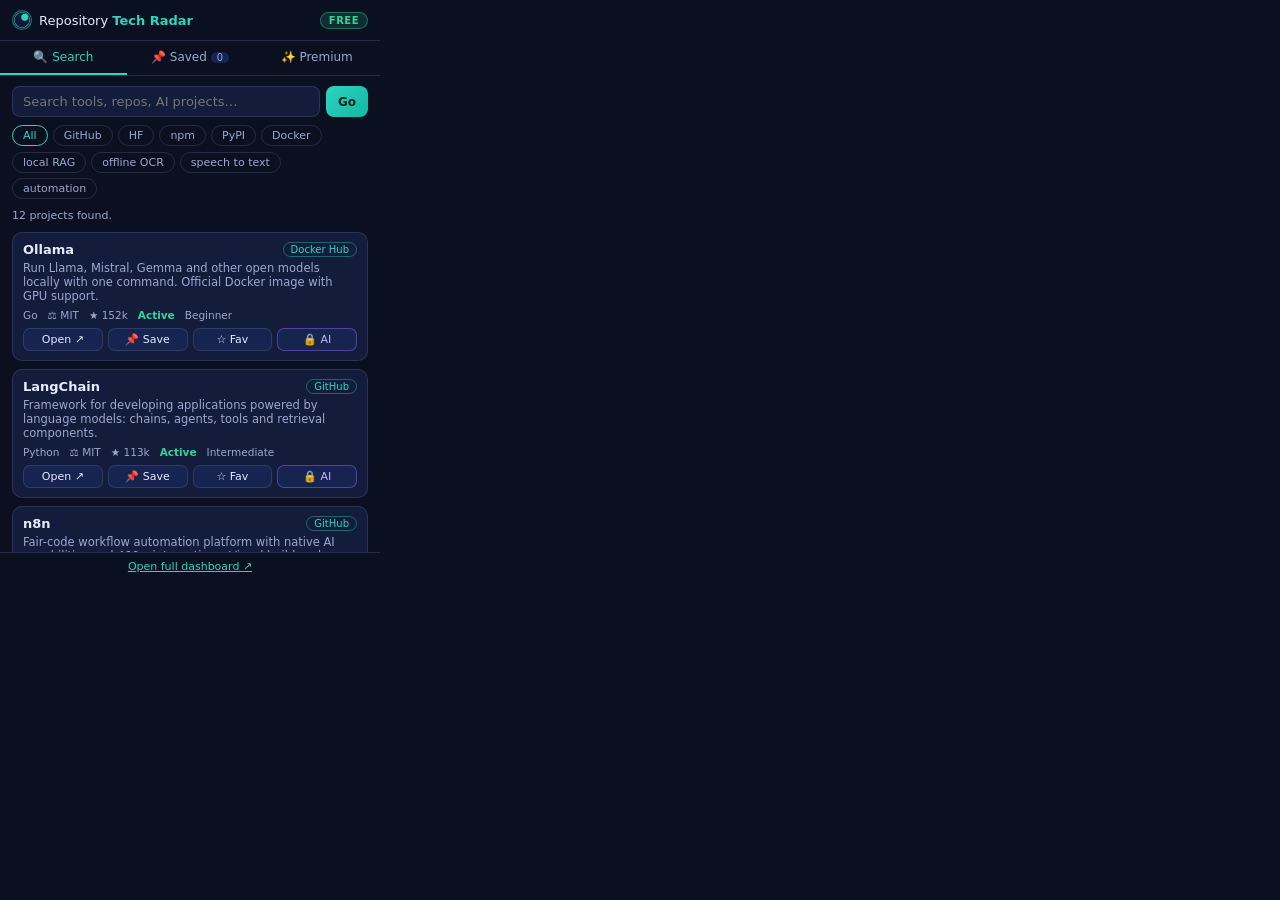
==== extension/popup.html @ 0c278135 "Build Repository Tech Radar: landing page, demo, and Chrome extension Transform the repository into " ====
<!DOCTYPE html>
<html lang="en">
<head>
<meta charset="UTF-8">
<title>Repository Tech Radar</title>
<link rel="stylesheet" href="popup.css">
</head>
<body>

<header class="pop-header">
  <div class="brand">
    <span class="brand-mark"></span>
    <span>Repository <strong>Tech Radar</strong></span>
  </div>
  <span class="mode-badge" id="modeBadge">Free</span>
</header>

<nav class="tabs">
  <button class="tab active" data-tab="search">🔍 Search</button>
  <button class="tab" data-tab="saved">📌 Saved <span class="count" id="savedCount">0</span></button>
  <button class="tab" data-tab="premium">✨ Premium</button>
</nav>

<!-- SEARCH TAB -->
<section class="panel active" id="panel-search">
  <form id="searchForm" class="search-row">
    <input type="search" id="searchInput" placeholder="Search tools, repos, AI projects…" autocomplete="off">
    <button type="submit" class="btn btn-primary">Go</button>
  </form>
  <div class="chip-row" id="sourceChips">
    <button class="fchip active" data-source="all">All</button>
    <button class="fchip" data-source="GitHub">GitHub</button>
    <button class="fchip" data-source="Hugging Face">HF</button>
    <button class="fchip" data-source="npm">npm</button>
    <button class="fchip" data-source="PyPI">PyPI</button>
    <button class="fchip" data-source="Docker Hub">Docker</button>
  </div>
  <div class="chip-row suggest" id="suggestChips">
    <button class="qchip" data-q="local RAG app">local RAG</button>
    <button class="qchip" data-q="offline OCR">offline OCR</button>
    <button class="qchip" data-q="speech to text">speech to text</button>
    <button class="qchip" data-q="workflow automation">automation</button>
  </div>
  <p class="hint" id="searchHint">Type a topic or tap a suggestion.</p>
  <div class="list" id="resultsList"></div>
</section>

<!-- SAVED TAB -->
<section class="panel" id="panel-saved">
  <div class="saved-toolbar">
    <select id="savedFilter">
      <option value="all">All categories</option>
      <option value="To evaluate">To evaluate</option>
      <option value="For a project">For a project</option>
      <option value="Learning">Learning</option>
      <option value="Client work">Client work</option>
    </select>
    <button class="btn btn-chip" id="exportSavedJson">Export JSON</button>
    <button class="btn btn-chip" id="exportSavedCsv">Export CSV</button>
  </div>
  <div class="list" id="savedList"></div>
  <p class="hint" id="savedEmpty">Nothing saved yet. Find a project in Search and tap 📌 to add it to your radar.</p>
</section>

<!-- PREMIUM TAB -->
<section class="panel" id="panel-premium">
  <div class="premium-box">
    <h3>✨ AI analysis layer</h3>
    <p>Unlock plain-language summaries, risk &amp; maintenance review, license warnings,
       comparisons, installation roadmaps and “best tool for my need” recommendations.</p>
    <ul class="locked-list">
      <li>🔒 AI repository summary</li>
      <li>🔒 Technical feasibility &amp; scoring</li>
      <li>🔒 Risk &amp; maintenance review</li>
      <li>🔒 License &amp; reuse warning</li>
      <li>🔒 Repository comparison</li>
      <li>🔒 Installation roadmap</li>
    </ul>
    <label class="field">License code
      <input type="text" id="licenseInput" placeholder="e.g. RADAR-XXXX-XXXX">
    </label>
    <label class="field">Or your own AI API key
      <input type="password" id="apiKeyInput" placeholder="sk-…">
    </label>
    <button class="btn btn-premium" id="activateBtn">Activate premium</button>
    <p class="hint" id="activateMsg">Need a license? <a href="https://oprbguitar.github.io/Hero-radar/#contact" target="_blank" rel="noopener">Contact us for activation</a>.</p>
  </div>
</section>

<footer class="pop-footer">
  <a href="https://oprbguitar.github.io/Hero-radar/" target="_blank" rel="noopener">Open full dashboard ↗</a>
</footer>

<script src="data.js"></script>
<script src="popup.js"></script>
</body>
</html>
---- extension/popup.css ----
/* Repository Tech Radar — extension popup */

:root {
  --bg: #0b1020; --panel: #131c3a; --panel-2: #182450;
  --line: rgba(148, 163, 216, .18); --text: #e6ebff; --muted: #9aa7d0;
  --accent: #2dd4bf; --violet: #8b5cf6; --green: #34d399; --amber: #fbbf24; --red: #f87171;
}

* { margin: 0; padding: 0; box-sizing: border-box; }
body {
  width: 380px; min-height: 480px; max-height: 580px;
  font-family: "Segoe UI", system-ui, sans-serif;
  background: var(--bg); color: var(--text); font-size: 13px;
  display: flex; flex-direction: column;
}
a { color: var(--accent); }

.pop-header { display: flex; justify-content: space-between; align-items: center;
  padding: 10px 12px; border-bottom: 1px solid var(--line); }
.brand { display: flex; align-items: center; gap: 7px; font-size: 13px; }
.brand strong { color: var(--accent); }
.brand-mark { width: 20px; height: 20px; border-radius: 50%;
  background: radial-gradient(circle at 65% 35%, var(--accent) 0 3px, transparent 4px),
    radial-gradient(circle, transparent 55%, rgba(45,212,191,.5) 56% 62%, transparent 63%), #101a38;
  border: 1px solid rgba(45,212,191,.5); }
.mode-badge { font-size: 10px; font-weight: 700; text-transform: uppercase; letter-spacing: .5px;
  padding: 2px 8px; border-radius: 999px; background: rgba(52,211,153,.15); color: var(--green);
  border: 1px solid rgba(52,211,153,.4); }
.mode-badge.premium { background: rgba(139,92,246,.16); color: #c4b5fd; border-color: rgba(139,92,246,.45); }

.tabs { display: flex; border-bottom: 1px solid var(--line); }
.tab { flex: 1; background: none; border: none; color: var(--muted); padding: 9px 4px;
  cursor: pointer; font-size: 12px; font-family: inherit; border-bottom: 2px solid transparent; }
.tab.active { color: var(--accent); border-bottom-color: var(--accent); }
.tab .count { background: var(--panel-2); border-radius: 999px; padding: 0 6px; font-size: 10px; }

.panel { display: none; padding: 10px 12px; overflow-y: auto; flex: 1; }
.panel.active { display: block; }

.search-row { display: flex; gap: 6px; }
.search-row input { flex: 1; background: var(--panel); border: 1px solid var(--line);
  border-radius: 8px; padding: 7px 10px; color: var(--text); font-family: inherit; font-size: 13px; }
.search-row input:focus { outline: 1px solid var(--accent); }

.btn { border: none; border-radius: 8px; padding: 7px 12px; font-weight: 600; cursor: pointer;
  font-family: inherit; font-size: 12px; }
.btn-primary { background: linear-gradient(135deg, #2dd4bf, #14b8a6); color: #06251f; }
.btn-premium { background: linear-gradient(135deg, #8b5cf6, #6d28d9); color: #fff; width: 100%; padding: 9px; }
.btn-chip { background: var(--panel-2); color: var(--text); border: 1px solid var(--line);
  padding: 4px 10px; border-radius: 999px; font-size: 11px; }

.chip-row { display: flex; flex-wrap: wrap; gap: 5px; margin-top: 8px; }
.fchip, .qchip { background: transparent; border: 1px solid var(--line); color: var(--muted);
  border-radius: 999px; padding: 3px 10px; font-size: 11px; cursor: pointer; font-family: inherit; }
.fchip.active, .fchip:hover, .qchip:hover { border-color: var(--accent); color: var(--accent); }
.chip-row.suggest { margin-top: 6px; }

.hint { color: var(--muted); font-size: 11px; margin-top: 10px; }
.hint a { color: var(--accent); }

.list { margin-top: 10px; display: grid; gap: 8px; }
.item { background: var(--panel); border: 1px solid var(--line); border-radius: 10px; padding: 9px 10px; }
.item-top { display: flex; justify-content: space-between; align-items: center; gap: 6px; }
.item-name { font-weight: 700; font-size: 13px; }
.item-src { font-size: 10px; color: var(--accent); border: 1px solid rgba(45,212,191,.4);
  border-radius: 999px; padding: 1px 7px; white-space: nowrap; }
.item-desc { color: var(--muted); font-size: 11.5px; margin: 4px 0 6px; }
.item-meta { display: flex; flex-wrap: wrap; gap: 4px 10px; font-size: 10.5px; color: var(--muted); }
.status { font-weight: 700; }
.status.Active { color: var(--green); } .status.Maintained { color: var(--amber); }
.status.Low { color: var(--red); }
.item-actions { display: flex; gap: 5px; margin-top: 7px; }
.item-actions .abtn { flex: 1; background: var(--panel-2); border: 1px solid var(--line);
  color: var(--text); border-radius: 7px; padding: 4px 6px; font-size: 11px; cursor: pointer;
  font-family: inherit; text-align: center; text-decoration: none; }
.item-actions .abtn:hover { border-color: var(--accent); color: var(--accent); }
.item-actions .abtn.saved { border-color: var(--green); color: var(--green); }
.item-actions .abtn.fav { border-color: var(--amber); color: var(--amber); }
.item-actions .abtn.ai { border-color: rgba(139,92,246,.5); color: #c4b5fd; }

.saved-toolbar { display: flex; gap: 6px; align-items: center; flex-wrap: wrap; }
.saved-toolbar select, .cat-select { background: var(--panel); border: 1px solid var(--line);
  color: var(--text); border-radius: 7px; padding: 4px 6px; font-size: 11px; font-family: inherit; }
.cat-select { margin-top: 6px; width: 100%; }

.premium-box { background: linear-gradient(160deg, var(--panel), var(--panel-2));
  border: 1px solid rgba(139,92,246,.4); border-radius: 12px; padding: 14px; }
.premium-box h3 { font-size: 14px; margin-bottom: 6px; }
.premium-box > p { color: var(--muted); font-size: 12px; margin-bottom: 10px; }
.locked-list { list-style: none; display: grid; gap: 4px; margin-bottom: 12px;
  color: var(--muted); font-size: 12px; }
.field { display: block; font-size: 11px; color: var(--muted); margin-bottom: 8px; }
.field input { width: 100%; margin-top: 3px; background: var(--bg); border: 1px solid var(--line);
  border-radius: 7px; padding: 6px 8px; color: var(--text); font-family: inherit; font-size: 12px; }
.field input:focus { outline: 1px solid var(--violet); }
#activateMsg { margin-top: 8px; }
#activateMsg.ok { color: var(--green); }
#activateMsg.err { color: var(--red); }

.pop-footer { border-top: 1px solid var(--line); padding: 7px 12px; text-align: center; font-size: 11px; }
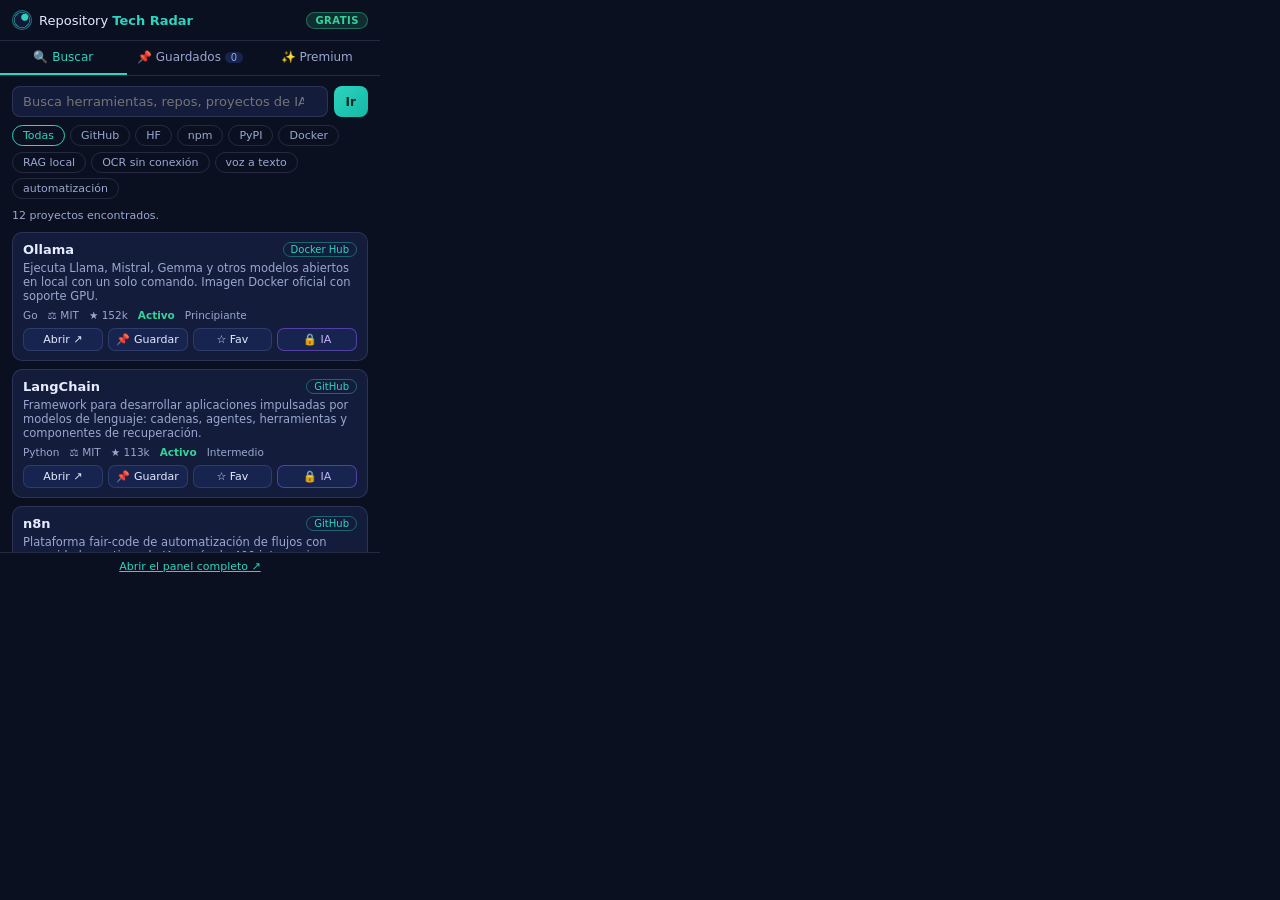
==== commit ffea5fc3: "Traducir todo el producto al español y añadir contacto real - Landing page, demo, sección premium, e" ====
--- a/extension/popup.html
+++ b/extension/popup.html
@@ -1,5 +1,5 @@
 <!DOCTYPE html>
-<html lang="en">
+<html lang="es">
 <head>
 <meta charset="UTF-8">
 <title>Repository Tech Radar</title>
@@ -12,23 +12,23 @@
     <span class="brand-mark"></span>
     <span>Repository <strong>Tech Radar</strong></span>
   </div>
-  <span class="mode-badge" id="modeBadge">Free</span>
+  <span class="mode-badge" id="modeBadge">Gratis</span>
 </header>
 
 <nav class="tabs">
-  <button class="tab active" data-tab="search">🔍 Search</button>
-  <button class="tab" data-tab="saved">📌 Saved <span class="count" id="savedCount">0</span></button>
+  <button class="tab active" data-tab="search">🔍 Buscar</button>
+  <button class="tab" data-tab="saved">📌 Guardados <span class="count" id="savedCount">0</span></button>
   <button class="tab" data-tab="premium">✨ Premium</button>
 </nav>
 
-<!-- SEARCH TAB -->
+<!-- PESTAÑA BUSCAR -->
 <section class="panel active" id="panel-search">
   <form id="searchForm" class="search-row">
-    <input type="search" id="searchInput" placeholder="Search tools, repos, AI projects…" autocomplete="off">
-    <button type="submit" class="btn btn-primary">Go</button>
+    <input type="search" id="searchInput" placeholder="Busca herramientas, repos, proyectos de IA…" autocomplete="off">
+    <button type="submit" class="btn btn-primary">Ir</button>
   </form>
   <div class="chip-row" id="sourceChips">
-    <button class="fchip active" data-source="all">All</button>
+    <button class="fchip active" data-source="all">Todas</button>
     <button class="fchip" data-source="GitHub">GitHub</button>
     <button class="fchip" data-source="Hugging Face">HF</button>
     <button class="fchip" data-source="npm">npm</button>
@@ -36,59 +36,59 @@
     <button class="fchip" data-source="Docker Hub">Docker</button>
   </div>
   <div class="chip-row suggest" id="suggestChips">
-    <button class="qchip" data-q="local RAG app">local RAG</button>
-    <button class="qchip" data-q="offline OCR">offline OCR</button>
-    <button class="qchip" data-q="speech to text">speech to text</button>
-    <button class="qchip" data-q="workflow automation">automation</button>
+    <button class="qchip" data-q="app RAG local">RAG local</button>
+    <button class="qchip" data-q="OCR sin conexión">OCR sin conexión</button>
+    <button class="qchip" data-q="voz a texto">voz a texto</button>
+    <button class="qchip" data-q="automatización de flujos">automatización</button>
   </div>
-  <p class="hint" id="searchHint">Type a topic or tap a suggestion.</p>
+  <p class="hint" id="searchHint">Escribe un tema o toca una sugerencia.</p>
   <div class="list" id="resultsList"></div>
 </section>
 
-<!-- SAVED TAB -->
+<!-- PESTAÑA GUARDADOS -->
 <section class="panel" id="panel-saved">
   <div class="saved-toolbar">
     <select id="savedFilter">
-      <option value="all">All categories</option>
-      <option value="To evaluate">To evaluate</option>
-      <option value="For a project">For a project</option>
-      <option value="Learning">Learning</option>
-      <option value="Client work">Client work</option>
+      <option value="all">Todas las categorías</option>
+      <option value="Por evaluar">Por evaluar</option>
+      <option value="Para un proyecto">Para un proyecto</option>
+      <option value="Aprendizaje">Aprendizaje</option>
+      <option value="Trabajo con clientes">Trabajo con clientes</option>
     </select>
-    <button class="btn btn-chip" id="exportSavedJson">Export JSON</button>
-    <button class="btn btn-chip" id="exportSavedCsv">Export CSV</button>
+    <button class="btn btn-chip" id="exportSavedJson">Exportar JSON</button>
+    <button class="btn btn-chip" id="exportSavedCsv">Exportar CSV</button>
   </div>
   <div class="list" id="savedList"></div>
-  <p class="hint" id="savedEmpty">Nothing saved yet. Find a project in Search and tap 📌 to add it to your radar.</p>
+  <p class="hint" id="savedEmpty">Aún no has guardado nada. Encuentra un proyecto en Buscar y toca 📌 para añadirlo a tu radar.</p>
 </section>
 
-<!-- PREMIUM TAB -->
+<!-- PESTAÑA PREMIUM -->
 <section class="panel" id="panel-premium">
   <div class="premium-box">
-    <h3>✨ AI analysis layer</h3>
-    <p>Unlock plain-language summaries, risk &amp; maintenance review, license warnings,
-       comparisons, installation roadmaps and “best tool for my need” recommendations.</p>
+    <h3>✨ Capa de análisis con IA</h3>
+    <p>Desbloquea resúmenes en lenguaje claro, revisión de riesgo y mantenimiento, alertas de licencia,
+       comparaciones, hojas de ruta de instalación y recomendaciones de «la mejor herramienta para mi caso».</p>
     <ul class="locked-list">
-      <li>🔒 AI repository summary</li>
-      <li>🔒 Technical feasibility &amp; scoring</li>
-      <li>🔒 Risk &amp; maintenance review</li>
-      <li>🔒 License &amp; reuse warning</li>
-      <li>🔒 Repository comparison</li>
-      <li>🔒 Installation roadmap</li>
+      <li>🔒 Resumen del repositorio con IA</li>
+      <li>🔒 Viabilidad técnica y puntuación</li>
+      <li>🔒 Revisión de riesgo y mantenimiento</li>
+      <li>🔒 Alerta de licencia y reutilización</li>
+      <li>🔒 Comparación entre repositorios</li>
+      <li>🔒 Hoja de ruta de instalación</li>
     </ul>
-    <label class="field">License code
-      <input type="text" id="licenseInput" placeholder="e.g. RADAR-XXXX-XXXX">
+    <label class="field">Código de licencia
+      <input type="text" id="licenseInput" placeholder="ej. RADAR-XXXX-XXXX">
     </label>
-    <label class="field">Or your own AI API key
+    <label class="field">O tu propia clave de API de IA
       <input type="password" id="apiKeyInput" placeholder="sk-…">
     </label>
-    <button class="btn btn-premium" id="activateBtn">Activate premium</button>
-    <p class="hint" id="activateMsg">Need a license? <a href="https://oprbguitar.github.io/Hero-radar/#contact" target="_blank" rel="noopener">Contact us for activation</a>.</p>
+    <button class="btn btn-premium" id="activateBtn">Activar premium</button>
+    <p class="hint" id="activateMsg">¿Necesitas una licencia? <a href="mailto:peru.labs.pe@gmail.com?subject=Activaci%C3%B3n%20premium%20—%20Repository%20Tech%20Radar">Escríbenos a peru.labs.pe@gmail.com</a>.</p>
   </div>
 </section>
 
 <footer class="pop-footer">
-  <a href="https://oprbguitar.github.io/Hero-radar/" target="_blank" rel="noopener">Open full dashboard ↗</a>
+  <a href="https://oprbguitar.github.io/Hero-radar/" target="_blank" rel="noopener">Abrir el panel completo ↗</a>
 </footer>
 
 <script src="data.js"></script>
